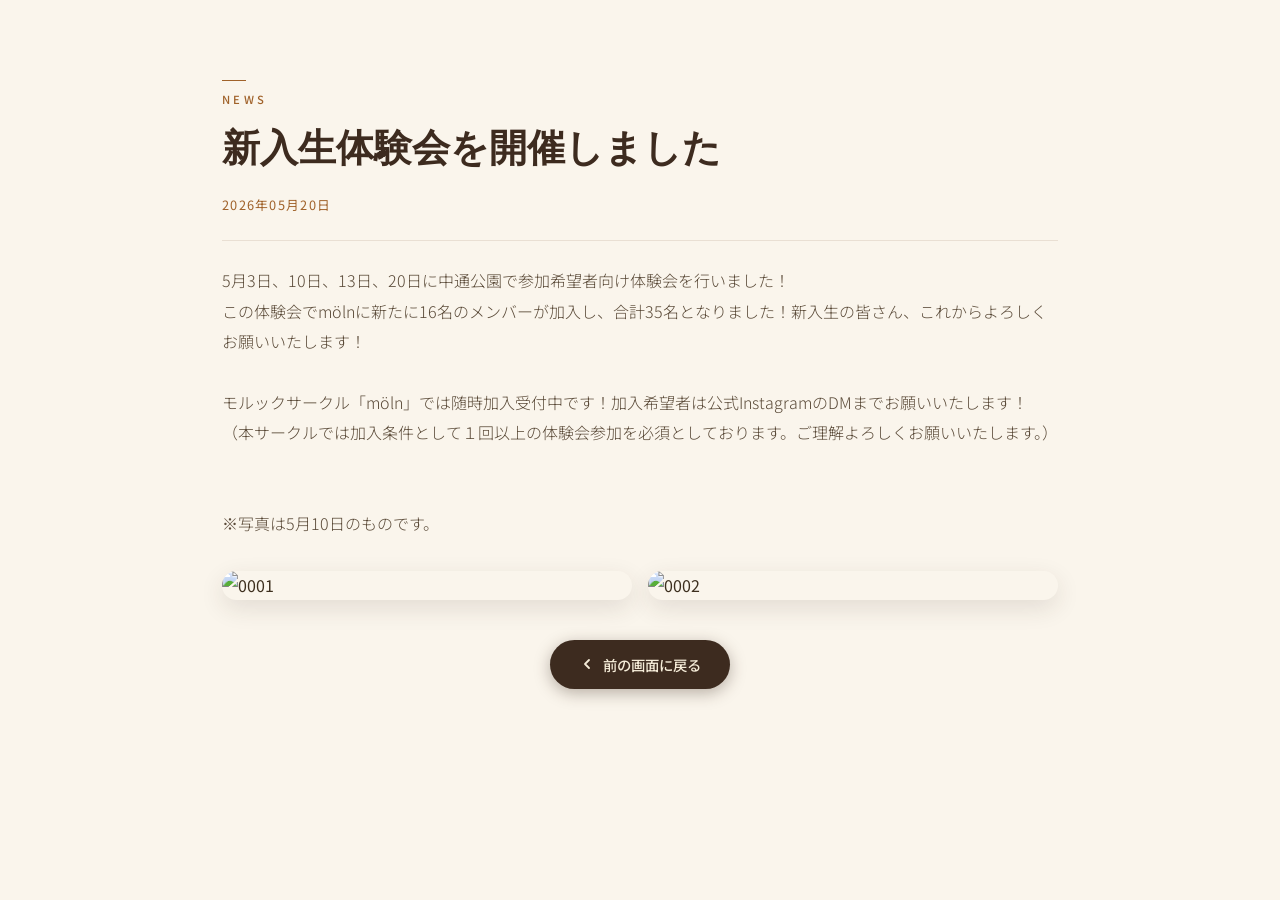
==== article/26.05.20.html @ 79aa4bb7 "Add files via upload" ====
<!DOCTYPE html>
<html lang="ja">
<head>
  <meta charset="UTF-8" />
  <meta name="viewport" content="width=device-width, initial-scale=1.0" />
  <title>モルックサークル「möln」</title>
  <link rel="stylesheet" href="./article.css">
  <link rel="icon" type="image/png" href="photo/favicon.ico" />

  <!-- PWA設定 -->
  <meta name="theme-color" content="#5C3D2E" />
  <meta name="apple-mobile-web-app-capable" content="yes" />
  <meta name="apple-mobile-web-app-status-bar-style" content="default" />
  <meta name="apple-mobile-web-app-title" content="möln" />
  <link rel="apple-touch-icon" href="photo/App_icon.jpeg" />
  <link rel="manifest" href="manifest.json" />

  <link rel="preconnect" href="https://fonts.googleapis.com">
  <link rel="preconnect" href="https://fonts.gstatic.com" crossorigin>
  <link href="https://fonts.googleapis.com/css2?family=Playfair+Display:ital,wght@0,700;1,400&family=Noto+Sans+JP:wght@300;400;500;700&display=swap" rel="stylesheet">

</head>
<body>

  <div class="container">
    <!-- ニュース -->
    <section id="news">
      <div class="section-label">News</div>
      <h2>新入生体験会を開催しました</h2>
      <div class="news-meta">
        <span class="news-date">2026年05月20日</span>
      </div>
      <div class="news-body">
        <p>
          5月3日、10日、13日、20日に中通公園で参加希望者向け体験会を行いました！</br>
この体験会でmölnに新たに16名のメンバーが加入し、合計35名となりました！新入生の皆さん、これからよろしくお願いいたします！</br></br>

モルックサークル「möln」では随時加入受付中です！加入希望者は公式InstagramのDMまでお願いいたします！（本サークルでは加入条件として１回以上の体験会参加を必須としております。ご理解よろしくお願いいたします。）</br></br></br>


※写真は5月10日のものです。
        </p>
      </div>

      <div class="news-images">
        <div class="news-image-wrap">
          <img src="photo/26.05.20_0001.jpeg" alt="0001" />
        </div>

        <div class="news-image-wrap">
          <img src="photo/26.05.20_0002.jpeg" alt="0002" />
        </div>


      </div>

      <!-- 前の画面に戻るボタン -->
      <div class="back-btn-wrap">
        <a class="back-btn" onclick="history.back(); return false;" href="#">
          <svg viewBox="0 0 16 16" fill="none" xmlns="http://www.w3.org/2000/svg">
            <path d="M10 12L6 8L10 4" stroke="currentColor" stroke-width="1.8" stroke-linecap="round" stroke-linejoin="round"/>
          </svg>
          前の画面に戻る
        </a>
      </div>
    </section>
  </div>

  <script>
    // スクロールアニメーション
    const observer = new IntersectionObserver((entries) => {
      entries.forEach(entry => {
        if (entry.isIntersecting) {
          entry.target.classList.add('visible');
        }
      });
    }, { threshold: 0.1 });

    document.querySelectorAll('section').forEach(s => observer.observe(s));
  </script>
</body>
</html>
---- article/article.css ----
:root {
      --wood-dark: #3D2B1F;
      --wood-mid: #6B4423;
      --wood-light: #A0622A;
      --wood-pale: #C8925A;
      --birch-light: #F5ECD8;
      --forest: #2D5A27;
      --forest-light: #4A8C42;
      --ink-soft: #3D2F1E;
      --cream: #FAF5EC;
    }

    html { scroll-behavior: smooth; }

    * {
      margin: 0;
      padding: 0;
      box-sizing: border-box;
    }

    body {
      font-family: 'Noto Sans JP', sans-serif;
      background: var(--cream);
      color: var(--ink-soft);
      line-height: 1.8;
      overflow-x: hidden;
    }

    /* ===== NEWS IMAGE ===== */
    .news-images {
      display: flex;
      gap: 1rem;
      margin-top: 2rem;
    }

    .news-image-wrap {
      flex: 1;
      border-radius: 16px;
      overflow: hidden;
      box-shadow: 0 8px 24px rgba(61,43,31,0.12);
    }

    .news-image-wrap img {
      width: 100%;
      height: auto;
      display: block;
    }

    /* ===== BACK BUTTON ===== */
    .back-btn-wrap {
      display: flex;
      justify-content: center;
      margin-top: 2.5rem;
      padding-bottom: 1rem;
    }

    .back-btn {
      display: inline-flex;
      align-items: center;
      gap: 0.5rem;
      background: var(--wood-dark);
      color: var(--birch-light);
      font-family: 'Noto Sans JP', sans-serif;
      font-size: 0.9rem;
      font-weight: 500;
      padding: 0.75rem 1.8rem;
      border-radius: 100px;
      border: none;
      cursor: pointer;
      text-decoration: none;
      box-shadow: 0 4px 16px rgba(61,43,31,0.35);
      transition: all 0.25s ease;
      white-space: nowrap;
    }

    .back-btn:hover {
      background: var(--wood-mid);
      transform: translateY(-2px);
      box-shadow: 0 8px 24px rgba(61,43,31,0.4);
      color: var(--birch-light);
    }

    .back-btn svg {
      width: 16px;
      height: 16px;
      flex-shrink: 0;
    }

    /* ===== NEWS SECTION ===== */
    .news-meta {
      display: flex;
      align-items: center;
      gap: 1rem;
      margin-bottom: 1.5rem;
      flex-wrap: wrap;
    }

    .news-date {
      font-size: 0.8rem;
      color: var(--wood-light);
      letter-spacing: 0.1em;
      font-weight: 400;
    }

    .news-body {
      border-top: 1px solid rgba(107,68,35,0.12);
      padding-top: 1.5rem;
    }

    .news-body p {
      margin-bottom: 1rem;
      font-family: 'Noto Sans JP', sans-serif;
      font-size: 1rem;
      color: #5A4A38;
      line-height: 1.9;
      font-weight: 300;
    }

    /* ===== MAIN CONTAINER ===== */
    .container {
      max-width: 900px;
      margin: 0 auto;
      padding: 5rem 2rem 4rem;
    }

    /* ===== SECTION ===== */
    section {
      margin-bottom: 5rem;
      opacity: 0;
      transform: translateY(24px);
      transition: opacity 0.7s ease, transform 0.7s ease;
      scroll-margin-top: 70px;
    }

    section.visible {
      opacity: 1;
      transform: translateY(0);
    }

    .section-label {
      display: block;
      font-size: 0.7rem;
      font-weight: 500;
      letter-spacing: 0.3em;
      text-transform: uppercase;
      color: var(--wood-light);
      margin-bottom: 0.75rem;
    }

    .section-label::before {
      content: '';
      display: block;
      width: 24px;
      height: 1px;
      background: var(--wood-light);
      margin-bottom: 0.5rem;
    }

    h2 {
      font-family: 'Playfair Display', serif;
      font-size: clamp(1.8rem, 4vw, 2.4rem);
      font-weight: 700;
      color: var(--wood-dark);
      line-height: 1.25;
      margin-bottom: 1.5rem;
    }

    p {
      font-size: 1rem;
      color: #5A4A38;
      line-height: 1.9;
      margin-bottom: 1.2rem;
      font-weight: 300;
    }

    /* ===== SCROLLBAR ===== */
    ::-webkit-scrollbar { width: 6px; }
    ::-webkit-scrollbar-track { background: #ffffff; }
    ::-webkit-scrollbar-thumb { background: var(--wood-pale); border-radius: 3px; }

    /* ===== RESPONSIVE ===== */
    @media (max-width: 680px) {
      .container { padding: 4rem 1.2rem 3rem; }
      .news-images { flex-direction: column; }
    }
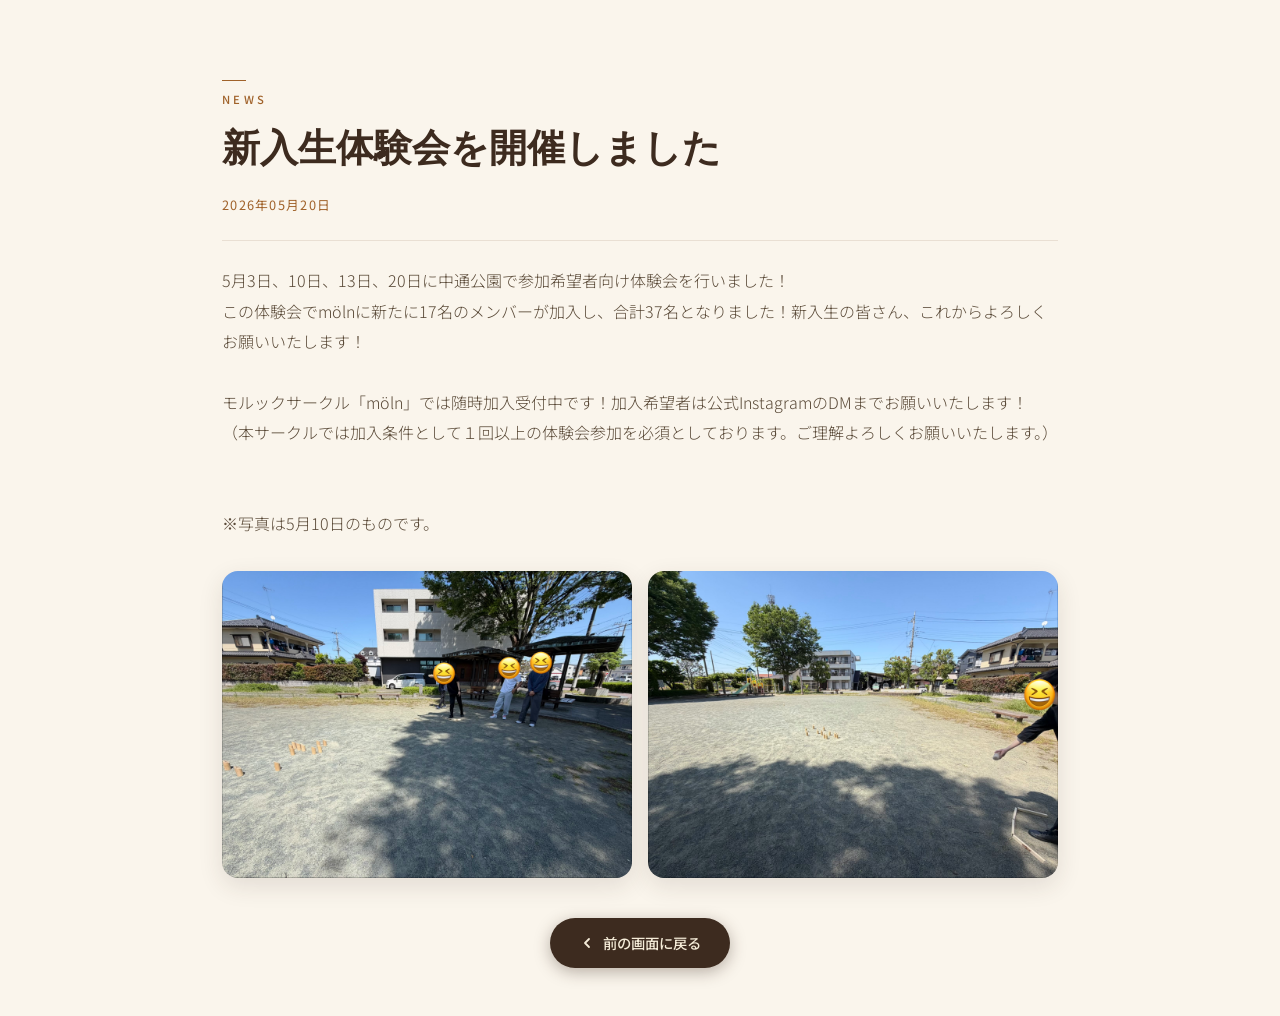
==== commit 554ce104: "Update 26.05.20.html" ====
--- a/article/26.05.20.html
+++ b/article/26.05.20.html
@@ -33,7 +33,7 @@
       <div class="news-body">
         <p>
           5月3日、10日、13日、20日に中通公園で参加希望者向け体験会を行いました！</br>
-この体験会でmölnに新たに16名のメンバーが加入し、合計35名となりました！新入生の皆さん、これからよろしくお願いいたします！</br></br>
+この体験会でmölnに新たに17名のメンバーが加入し、合計37名となりました！新入生の皆さん、これからよろしくお願いいたします！</br></br>
 
 モルックサークル「möln」では随時加入受付中です！加入希望者は公式InstagramのDMまでお願いいたします！（本サークルでは加入条件として１回以上の体験会参加を必須としております。ご理解よろしくお願いいたします。）</br></br></br>
 
@@ -79,4 +79,4 @@
     document.querySelectorAll('section').forEach(s => observer.observe(s));
   </script>
 </body>
-</html>+</html>
--- a/article/article.css
+++ b/article/article.css
@@ -51,7 +51,7 @@
       display: flex;
       justify-content: center;
       margin-top: 2.5rem;
-      padding-bottom: 1rem;
+      padding-bottom: 0;
     }
 
     .back-btn {
@@ -120,12 +120,12 @@
     .container {
       max-width: 900px;
       margin: 0 auto;
-      padding: 5rem 2rem 4rem;
+      padding: 5rem 2rem 1.5rem;
     }
 
     /* ===== SECTION ===== */
     section {
-      margin-bottom: 5rem;
+      margin-bottom: 1.5rem;
       opacity: 0;
       transform: translateY(24px);
       transition: opacity 0.7s ease, transform 0.7s ease;
@@ -180,6 +180,6 @@
 
     /* ===== RESPONSIVE ===== */
     @media (max-width: 680px) {
-      .container { padding: 4rem 1.2rem 3rem; }
+      .container { padding: 4rem 1.2rem 1.5rem; }
       .news-images { flex-direction: column; }
     }
